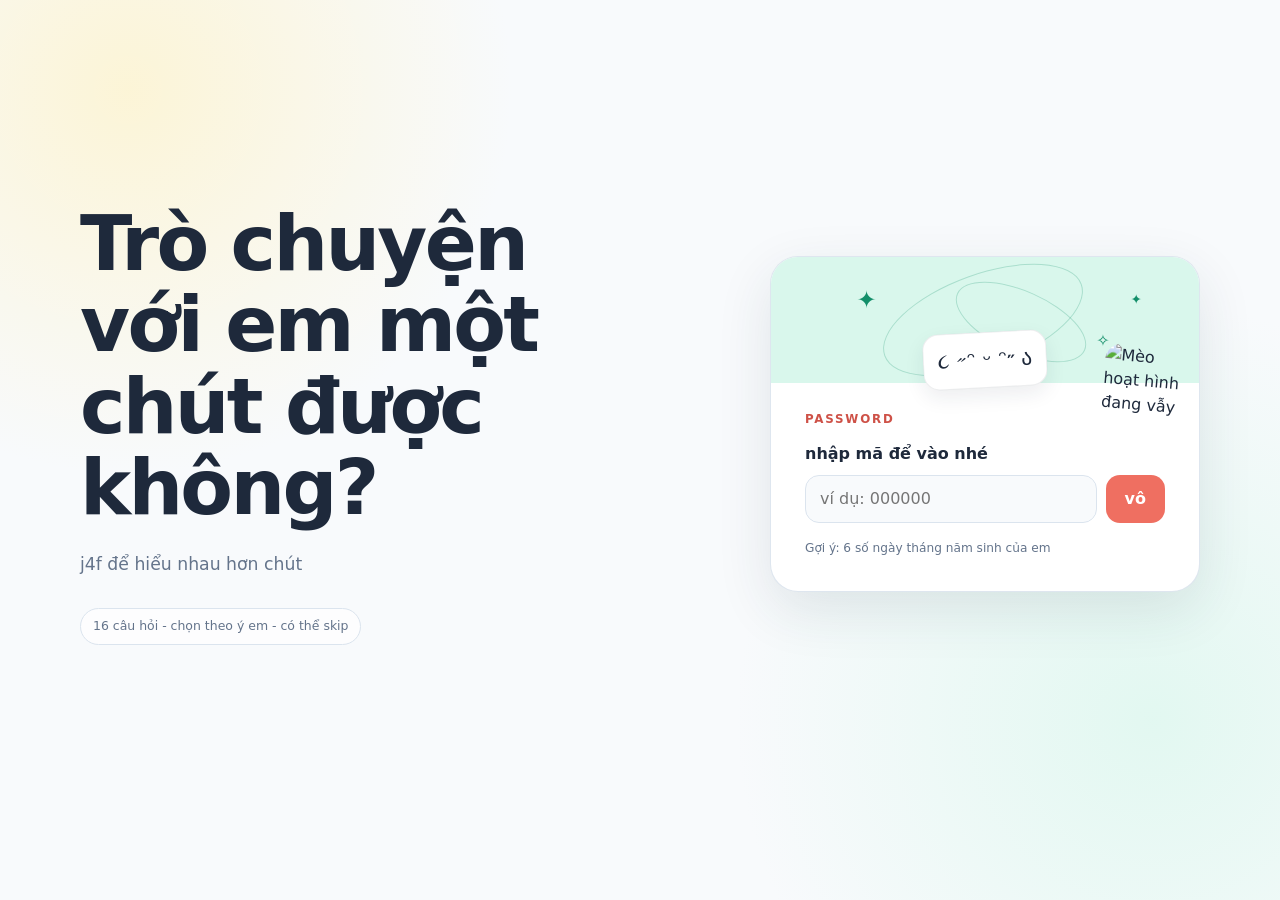
==== survey/index.html @ a9fd4f30 "Fix survey asset paths" ====
<!DOCTYPE html>
<html lang="vi">
<head>
  <meta charset="UTF-8">
  <meta name="viewport" content="width=device-width, initial-scale=1.0">
  <meta name="description" content="Một mini quiz vui để làm quen.">
  <title>Little Vibe Check</title>
  <link rel="stylesheet" href="/survey/survey.css">
</head>
<body>
  <div id="emoji-layer" aria-hidden="true"></div>
  <div class="site-shell">
    <main id="app" class="app-main">
      <section id="welcome-screen" class="screen screen--welcome" aria-labelledby="welcome-title">
        <div class="welcome-copy">
          <h1 id="welcome-title">Trò chuyện với em một chút được không?</h1>
          <p class="lede">j4f để hiểu nhau hơn chút</p>
          <div class="welcome-pills" aria-label="Thông tin quiz">
            <span>16 câu hỏi - chọn theo ý em - có thể skip</span>
          </div>
        </div>

        <div class="welcome-panel">
          <img class="cat-gif cat-gif--welcome" src="https://media2.giphy.com/media/v1.Y2lkPTZjMDliOTUyZW5mdW1mMWVodXZ6OG01Z3A4NDBocjF6Y2lnNmZ3bmwxbmJvdWh3NSZlcD12MV9zdGlja2Vyc19zZWFyY2gmY3Q9cw/K8iLG5FxxSsi5YdzUm/giphy.gif" alt="Mèo hoạt hình đang vẫy tay">
          <div class="sparkle-field" aria-hidden="true">
            <span class="sparkle sparkle--one">✦</span>
            <span class="sparkle sparkle--two">✧</span>
            <span class="sparkle sparkle--three">✦</span>
            <span class="orbit orbit--one"></span>
            <span class="orbit orbit--two"></span>
          </div>
          <div class="welcome-sticker" aria-hidden="true">૮ ˶ᵔ ᵕ ᵔ˶ ა</div>
          <p class="panel-kicker">password</p>
          <label for="access-code">nhập mã để vào nhé</label>
          <div class="code-row">
            <input id="access-code" type="password" autocomplete="off" placeholder="ví dụ: 000000" maxlength="32">
            <button id="unlock-button" class="button button--primary" type="button">vô</button>
          </div>
          <p id="access-error" class="field-error" role="alert" hidden>lệch rồi</p>
          <p class="microcopy">Gợi ý: 6 số ngày tháng năm sinh của em</p>
        </div>
      </section>

      <section id="camera-screen" class="screen screen--camera" aria-labelledby="camera-title" hidden>
        <div class="camera-copy">
          <h2 id="camera-title">Làm một tấm selfie mở màn không nè?</h2>
          <p class="lede">Không bắt buộc. Nếu em chụp và tick gửi thì anh mới thấy ảnh, còn không thì cứ bấm bỏ qua nhé.</p>
          <div class="notice" role="note">
            <strong>Lưu ý nhỏ</strong>
            <span>Trình duyệt có thể sẽ hỏi mở camera nhé</span>
          </div>
          <div class="camera-actions">
            <button id="start-camera-button" class="button button--primary" type="button">Mở camera 📸</button>
            <button id="skip-camera-button" class="button button--ghost" type="button">Bỏ qua</button>
          </div>
          <p id="camera-error" class="field-error" role="alert" hidden></p>
        </div>
        <div class="camera-panel">
          <div class="camera-frame">
            <video id="camera-video" autoplay playsinline muted hidden></video>
            <canvas id="camera-canvas" hidden></canvas>
            <img id="camera-preview" alt="Ảnh xem trước chỉ hiển thị trên thiết bị này" hidden>
            <div id="camera-placeholder" class="camera-placeholder" aria-hidden="true">♡</div>
          </div>
          <div class="camera-panel-actions">
            <button id="capture-button" class="button button--primary" type="button" hidden>say cheese</button>
            <button id="continue-camera-button" class="button button--outline" type="button" hidden>Dùng ảnh này</button>
          </div>
          <label id="photo-consent-row" class="consent-row" hidden>
            <input id="photo-consent" type="checkbox">
            <span>Em đồng ý gửi tấm ảnh này kèm câu trả lời cho anh nhé?</span>
          </label>
          <p class="microcopy">Chỉ khi em chụp và tick vào ô trên thì ảnh mới được gửi đi.</p>
        </div>
      </section>

      <section id="quiz-screen" class="screen screen--quiz" aria-labelledby="question-title" hidden>
        <div class="quiz-topline">
          <div>
            <p class="eyebrow">vibe check</p>
            <p id="question-count" class="question-count">1 / 16</p>
          </div>
          <button id="quit-button" class="text-button" type="button">Thoát ra</button>
        </div>
        <div class="progress-track" aria-label="Tiến trình">
          <span id="progress-bar" class="progress-bar"></span>
        </div>

        <form id="quiz-form" novalidate>
          <div id="question-host"></div>
          <div class="quiz-actions">
            <button id="back-button" class="button button--ghost" type="button">← Quay lại</button>
            <button id="next-button" class="button button--primary" type="submit">Tiếp tục →</button>
          </div>
        </form>
      </section>

      <section id="sending-screen" class="screen screen--sending" aria-label="Đang gửi câu trả lời" hidden>
        <div class="sending-cat" aria-hidden="true">૮ ˶ᵔ ᵕ ᵔ˶ ა</div>
        <p class="eyebrow">đợi anh một xíu</p>
        <h2>Đang gom câu trả lời lại nhé...</h2>
        <div class="loading-skeleton" aria-hidden="true">
          <span></span><span></span><span></span>
        </div>
      </section>

      <section id="result-screen" class="screen screen--result" aria-label="Đã gửi câu trả lời" hidden>
        <div class="result-confetti" aria-hidden="true">
          <span>✦</span><span>♡</span><span>✧</span><span>✦</span><span>♡</span>
        </div>
        <img class="cat-gif cat-gif--result" src="https://media0.giphy.com/media/v1.Y2lkPTZjMDliOTUycjZhb2w0OXk1aHRkZzd3MHI0ZnI3NXBhZnM1OTlubWk2dDhvZTh1cyZlcD12MV9zdGlja2Vyc19zZWFyY2gmY3Q9cw/gdAjJVguYwM0NL0BZN/source.gif" alt="Mèo hoạt hình vẫy tay chúc mừng">
        <div class="result-message">
          <p id="storage-note" class="lede">Cảm ơn em nhé. Anh nhận được câu trả lời rồi, anh sẽ liên hệ lại sau.</p>
          <button id="acknowledge-button" class="button button--primary" type="button">dạ</button>
        </div>
      </section>

      <section id="completed-screen" class="screen screen--completed" aria-labelledby="completed-title" hidden>
        <div class="completed-icon" aria-hidden="true">✓</div>
        <p class="eyebrow">anh nhận được rồi nhé</p>
        <h2 id="completed-title">Hân hạnh được làm quen</h2>
        <p class="lede">Nhắn anh nếu em có câu hỏi nào khác nhé</p>
      </section>
    </main>
  </div>
  <script src="/survey/survey.js"></script>
</body>
</html>
---- survey/survey.css ----
:root {
  --ink: #1e293b;
  --muted: #64748b;
  --soft: #f8fafc;
  --surface: #ffffff;
  --line: #dbe4ee;
  --primary: #ef6f61;
  --primary-dark: #ce5147;
  --mint: #d9f7ec;
  --sky: #dff3ff;
  --yellow: #fff0b8;
  --lavender: #eee8ff;
  --skip-bg: #f1f4f7;
  --shadow: 0 18px 55px rgba(40, 54, 75, 0.11);
  --radius-lg: 28px;
  --radius-md: 18px;
}

* { box-sizing: border-box; }

html { min-width: 320px; }

#emoji-layer { position: fixed; inset: 0; z-index: 20; pointer-events: none; overflow: hidden; }
.emoji-pop {
  position: fixed;
  font-size: 1.35rem;
  animation: emoji-pop 900ms ease-out forwards;
  will-change: transform, opacity;
}

body {
  margin: 0;
  color: var(--ink);
  background:
    radial-gradient(circle at 10% 10%, rgba(255, 240, 184, 0.55), transparent 24rem),
    radial-gradient(circle at 90% 80%, rgba(217, 247, 236, 0.7), transparent 26rem),
    #f8fafc;
  font-family: Inter, ui-sans-serif, system-ui, -apple-system, BlinkMacSystemFont, "Segoe UI", sans-serif;
  line-height: 1.5;
}

button, input, textarea { font: inherit; }
button { cursor: pointer; }
[hidden] { display: none !important; }

.site-shell { min-height: 100vh; padding: 0 20px 52px; }
.topbar {
  width: min(1120px, 100%);
  margin: 0 auto;
  min-height: 74px;
  display: flex;
  align-items: center;
  justify-content: space-between;
  gap: 18px;
}

.brand {
  display: inline-flex;
  align-items: center;
  gap: 9px;
  color: var(--ink);
  font-size: 0.9rem;
  font-weight: 800;
  letter-spacing: 0.02em;
  text-decoration: none;
}
.brand-mark {
  display: grid;
  place-items: center;
  width: 30px;
  height: 30px;
  border-radius: 10px;
  color: #8b5e00;
  background: var(--yellow);
  transform: rotate(-8deg);
}
.topbar-note { color: var(--muted); font-size: 0.8rem; }

.app-main { width: min(1120px, 100%); margin: 0 auto; }
.screen { animation: screen-in 420ms ease both; }
.screen--welcome {
  min-height: calc(100vh - 52px);
  display: grid;
  grid-template-columns: minmax(0, 1fr) minmax(320px, 430px);
  align-items: center;
  gap: clamp(32px, 8vw, 110px);
}

.welcome-copy { max-width: 650px; }
.eyebrow, .panel-kicker {
  margin: 0 0 13px;
  color: var(--primary-dark);
  font-size: 0.74rem;
  font-weight: 800;
  letter-spacing: 0.15em;
  text-transform: uppercase;
}
h1, h2 { margin: 0; letter-spacing: -0.035em; line-height: 1.06; }
h1 { max-width: 660px; font-size: clamp(2.6rem, 6vw, 5.5rem); }
h2 { font-size: clamp(2rem, 4vw, 3.5rem); }
.lede { max-width: 570px; margin: 24px 0 0; color: var(--muted); font-size: 1.08rem; }
.welcome-pills, .result-tags { display: flex; flex-wrap: wrap; gap: 9px; }
.welcome-pills { margin-top: 30px; }
.welcome-pills span, .result-tag {
  padding: 8px 12px;
  border: 1px solid var(--line);
  border-radius: 999px;
  background: rgba(255, 255, 255, 0.72);
  color: var(--muted);
  font-size: 0.78rem;
}

.welcome-panel, .result-card {
  position: relative;
  overflow: hidden;
  border: 1px solid rgba(219, 228, 238, 0.9);
  border-radius: var(--radius-lg);
  background: var(--surface);
  box-shadow: var(--shadow);
}
.welcome-panel { padding: 34px; }
.cat-gif { display: block; object-fit: contain; }
.cat-gif--welcome {
  position: absolute;
  z-index: 2;
  top: 88px;
  right: 20px;
  width: 76px;
  height: 76px;
  border-radius: 18px;
  transform: rotate(5deg);
  pointer-events: none;
}
.sparkle-field { height: 126px; position: relative; margin: -34px -34px 28px; background: var(--mint); overflow: hidden; }
.sparkle { position: absolute; color: #138f6a; animation: twinkle 2.2s ease-in-out infinite; }
.sparkle--one { top: 25px; left: 20%; font-size: 1.5rem; }
.sparkle--two { top: 72px; left: 76%; animation-delay: 0.5s; }
.sparkle--three { top: 32px; left: 84%; font-size: 0.85rem; animation-delay: 1s; }
.orbit {
  position: absolute;
  display: block;
  border: 1px solid rgba(19, 143, 106, 0.24);
  border-radius: 50%;
  transform: rotate(-20deg);
}
.orbit--one { width: 210px; height: 92px; top: 17px; left: 25%; }
.orbit--two { width: 140px; height: 62px; top: 34px; left: 42%; transform: rotate(24deg); }
.welcome-sticker {
  position: absolute;
  top: 75px;
  left: 50%;
  padding: 11px 14px;
  border: 1px solid rgba(30, 41, 59, 0.08);
  border-radius: 16px;
  background: var(--surface);
  font-size: 1.35rem;
  box-shadow: 0 8px 20px rgba(30, 41, 59, 0.08);
  transform: translateX(-50%) rotate(-3deg);
}
.welcome-panel label { display: block; margin-bottom: 9px; font-weight: 750; }
.code-row { display: flex; gap: 9px; }
input[type="password"], input[type="email"], textarea {
  width: 100%;
  border: 1px solid var(--line);
  border-radius: 14px;
  background: var(--soft);
  color: var(--ink);
  outline: 0;
}
input[type="password"], input[type="email"] { min-width: 0; height: 48px; padding: 0 14px; }
textarea { min-height: 112px; padding: 14px; resize: vertical; }
input:focus, textarea:focus { border-color: var(--primary); box-shadow: 0 0 0 4px rgba(239, 111, 97, 0.14); }
.button {
  min-height: 46px;
  padding: 0 18px;
  border: 1px solid transparent;
  border-radius: 14px;
  font-weight: 800;
  transition: transform 180ms ease, background 180ms ease, border-color 180ms ease;
}
.button:hover { transform: translateY(-2px); }
.button--primary { color: #fff; background: var(--primary); }
.button--primary:hover { background: var(--primary-dark); }
.button--ghost { color: var(--ink); background: var(--skip-bg); border-color: var(--line); }
#start-camera-button { color: var(--ink); background: var(--skip-bg); border-color: var(--line); }
#start-camera-button:hover { background: #e7edf2; }
.button--outline { color: var(--primary-dark); background: transparent; border-color: rgba(239, 111, 97, 0.4); }
.text-button { padding: 7px 0; border: 0; background: transparent; color: var(--muted); font-size: 0.85rem; }
.text-button:hover { color: var(--ink); }
.field-error { margin: 9px 0 0; color: #bd3f3f; font-size: 0.82rem; }
.microcopy { margin: 16px 0 0; color: var(--muted); font-size: 0.76rem; }

.screen--quiz { max-width: 820px; margin: 0 auto; padding: 48px 0 20px; }
.screen--camera {
  min-height: calc(100vh - 126px);
  display: grid;
  grid-template-columns: minmax(0, 1fr) minmax(300px, 390px);
  align-items: center;
  gap: clamp(32px, 8vw, 110px);
}
.camera-copy { max-width: 620px; }
.camera-copy .lede { margin-top: 20px; }
.notice {
  display: grid;
  gap: 4px;
  margin-top: 24px;
  padding: 14px 16px;
  border: 1px solid var(--line);
  border-radius: 14px;
  background: var(--skip-bg);
  color: var(--muted);
  font-size: 0.84rem;
}
.notice strong { color: var(--ink); }
.camera-actions { display: flex; flex-wrap: wrap; gap: 10px; margin-top: 28px; }
.camera-panel { padding: 18px; border: 1px solid var(--line); border-radius: var(--radius-lg); background: var(--surface); box-shadow: var(--shadow); }
.camera-frame { position: relative; aspect-ratio: 4 / 5; display: grid; place-items: center; overflow: hidden; border-radius: 20px; background: var(--lavender); }
.camera-frame video, .camera-frame img { width: 100%; height: 100%; object-fit: cover; }
.camera-placeholder { color: #8b72d6; font-size: 4rem; animation: twinkle 2.4s ease-in-out infinite; }
.camera-panel-actions { display: flex; gap: 9px; margin-top: 14px; }
.camera-panel-actions .button { flex: 1; }
.consent-row {
  display: flex;
  align-items: flex-start;
  gap: 9px;
  margin-top: 14px;
  color: var(--muted);
  font-size: 0.78rem;
  line-height: 1.4;
}
.consent-row input { width: 17px; height: 17px; margin: 1px 0 0; accent-color: var(--primary); }
.consent-row:has(input:checked) { color: var(--ink); }
.button:disabled { cursor: not-allowed; opacity: 0.45; transform: none; }
.quiz-topline { display: flex; justify-content: space-between; align-items: start; gap: 20px; }
.question-count { margin: 0; color: var(--muted); font-size: 0.9rem; }
.progress-track { height: 7px; margin: 24px 0 48px; border-radius: 999px; background: #e8eef4; overflow: hidden; }
.progress-bar { display: block; width: 14.28%; height: 100%; border-radius: inherit; background: var(--primary); transition: width 300ms ease; }
.question-kicker { margin: 0 0 12px; color: var(--primary-dark); font-size: 0.78rem; font-weight: 800; letter-spacing: 0.12em; text-transform: uppercase; }
.question-note { display: inline-block; margin: 0 0 20px; padding: 10px 13px; border-radius: 12px; color: #6d5200; background: var(--yellow); font-size: 0.82rem; transform: rotate(-1deg); }
.question-title { max-width: 680px; margin-bottom: 28px; font-size: clamp(2rem, 4vw, 3.3rem); }
.question-title + textarea,
.question-title + input,
.question-title + .choice-grid { margin-top: 6px; }
.question-hint { margin: 14px 0 0; color: var(--muted); }
.choice-grid { display: grid; grid-template-columns: repeat(2, minmax(0, 1fr)); gap: 14px; margin-top: 30px; }
.choice-card { position: relative; }
.choice-card input { position: absolute; opacity: 0; pointer-events: none; }
.choice-card label {
  display: flex;
  min-height: 126px;
  flex-direction: column;
  justify-content: space-between;
  gap: 13px;
  padding: 18px;
  border: 1px solid var(--line);
  border-radius: var(--radius-md);
  background: var(--surface);
  cursor: pointer;
  transition: transform 180ms ease, border-color 180ms ease, background 180ms ease;
}
.choice-card label:hover { transform: translateY(-3px); border-color: #b8c8d8; }
.choice-card input:checked + label { border-color: var(--primary); background: #fff7f5; box-shadow: 0 0 0 4px rgba(239, 111, 97, 0.12); }
.choice-title { display: block; font-weight: 800; }
.choice-caption { display: block; margin-top: 4px; color: var(--muted); font-size: 0.82rem; }
.range-wrap { margin-top: 34px; padding: 24px; border-radius: var(--radius-md); background: var(--sky); }
.range-labels { display: flex; justify-content: space-between; gap: 12px; color: var(--muted); font-size: 0.82rem; }
input[type="range"] { width: 100%; margin: 27px 0 8px; accent-color: var(--primary); }
.range-output { font-size: 1.05rem; font-weight: 800; }
.quiz-actions { display: flex; justify-content: space-between; gap: 12px; margin-top: 42px; }
.quiz-actions .button--primary { min-width: 138px; }
.helper-note { margin-top: 14px; color: var(--muted); font-size: 0.8rem; }

.screen--sending, .screen--result, .screen--completed {
  max-width: 720px;
  min-height: calc(100vh - 126px);
  margin: 0 auto;
  padding: 100px 0 50px;
  display: flex;
  flex-direction: column;
  align-items: center;
  justify-content: center;
  gap: 24px;
  text-align: center;
}
.screen--sending h2 { max-width: 620px; }
.sending-cat {
  display: grid;
  place-items: center;
  width: 78px;
  height: 78px;
  border-radius: 24px;
  background: var(--mint);
  font-size: 1.7rem;
  animation: sending-bounce 900ms ease-in-out infinite alternate;
}
.loading-skeleton { width: min(380px, 100%); display: grid; gap: 10px; }
.loading-skeleton span {
  display: block;
  height: 12px;
  border-radius: 999px;
  background: linear-gradient(90deg, #e7edf2 20%, #f8fafc 50%, #e7edf2 80%);
  background-size: 220% 100%;
  animation: skeleton-shimmer 1.2s linear infinite;
}
.loading-skeleton span:nth-child(2) { width: 76%; }
.loading-skeleton span:nth-child(3) { width: 54%; }
.cat-gif--result { width: 82px; height: 82px; margin: 0 auto 10px; border-radius: 22px; }
.screen--result .lede, .screen--completed .lede { max-width: 680px; margin: 0; }
.result-message { display: flex; flex-direction: column; align-items: center; gap: 26px; }
.result-confetti { display: flex; justify-content: center; gap: 30px; margin-bottom: 18px; color: var(--primary); font-size: 1.35rem; }
.result-confetti span:nth-child(2), .result-confetti span:nth-child(4) { color: #2e9e82; transform: translateY(12px); }
.result-confetti span:nth-child(3) { color: #d19b00; transform: translateY(-8px); }
.result-tags { justify-content: center; margin: 28px 0; }
.result-card { margin: 34px auto 0; max-width: 560px; padding: 27px; text-align: left; background: #fffdf7; }
.result-card p:not(.panel-kicker) { margin: 0 0 22px; font-size: 1.15rem; font-weight: 750; }
.completed-icon { display: grid; place-items: center; width: 62px; height: 62px; margin: 0 auto 22px; border-radius: 50%; color: #138f6a; background: var(--mint); font-size: 1.8rem; font-weight: 900; }

@keyframes screen-in { from { opacity: 0; transform: translateY(10px); } to { opacity: 1; transform: translateY(0); } }
@keyframes twinkle { 0%, 100% { opacity: 0.45; transform: scale(0.9) rotate(0); } 50% { opacity: 1; transform: scale(1.18) rotate(12deg); } }
@keyframes emoji-pop {
  0% { opacity: 0; transform: translate(-50%, -20%) scale(0.6) rotate(-8deg); }
  15% { opacity: 1; transform: translate(-50%, -50%) scale(1.15) rotate(8deg); }
  100% { opacity: 0; transform: translate(calc(-50% + var(--drift)), -180%) scale(0.9) rotate(var(--spin)); }
}
@keyframes skeleton-shimmer { to { background-position: -220% 0; } }
@keyframes sending-bounce { to { transform: translateY(-8px) rotate(4deg); } }

@media (max-width: 760px) {
  .site-shell { padding-right: 16px; padding-left: 16px; }
  .topbar { min-height: 64px; }
  .topbar-note { display: none; }
  .screen--welcome { min-height: auto; grid-template-columns: 1fr; gap: 38px; padding: 58px 0 30px; }
  .screen--camera { min-height: auto; grid-template-columns: 1fr; gap: 34px; padding: 58px 0 30px; }
  h1 { font-size: clamp(2.5rem, 13vw, 4.2rem); }
  .welcome-panel { padding: 24px; }
  .sparkle-field { margin: -24px -24px 26px; }
  .screen--quiz { padding-top: 32px; }
  .progress-track { margin-bottom: 34px; }
  .choice-grid { grid-template-columns: 1fr; }
  .choice-card label { min-height: 104px; }
  .screen--result, .screen--completed { padding-top: 74px; }
}

@media (max-width: 430px) {
  .code-row { flex-direction: column; }
  .code-row .button { width: 100%; }
  .quiz-actions { flex-direction: column-reverse; }
  .quiz-actions .button { width: 100%; }
  .welcome-pills span { font-size: 0.72rem; }
}
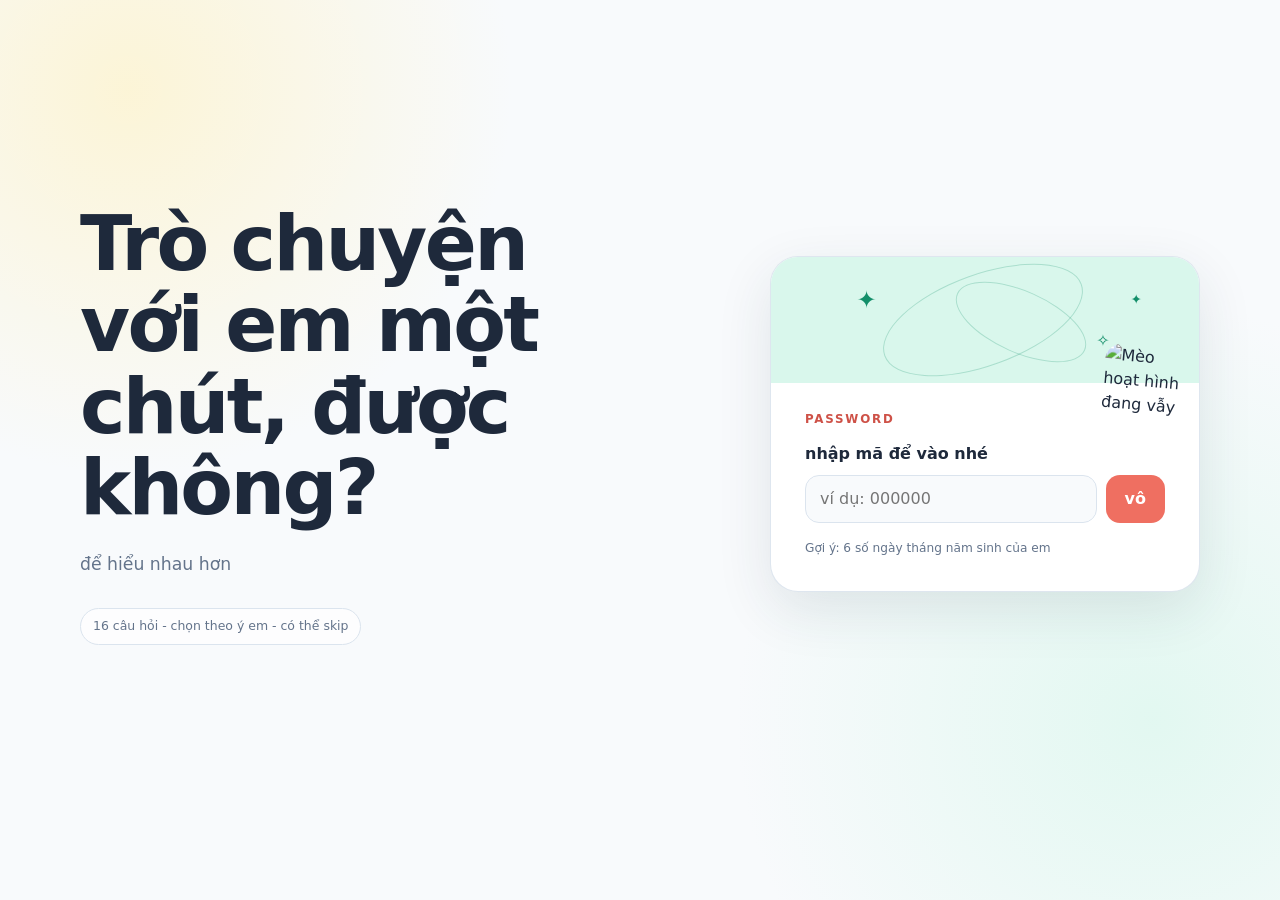
==== commit 5537672e: "Fix camera mirror and refine survey copy" ====
--- a/survey/index.html
+++ b/survey/index.html
@@ -13,8 +13,8 @@
     <main id="app" class="app-main">
       <section id="welcome-screen" class="screen screen--welcome" aria-labelledby="welcome-title">
         <div class="welcome-copy">
-          <h1 id="welcome-title">Trò chuyện với em một chút được không?</h1>
-          <p class="lede">j4f để hiểu nhau hơn chút</p>
+          <h1 id="welcome-title">Trò chuyện với em một chút, được không?</h1>
+          <p class="lede">để hiểu nhau hơn</p>
           <div class="welcome-pills" aria-label="Thông tin quiz">
             <span>16 câu hỏi - chọn theo ý em - có thể skip</span>
           </div>
@@ -29,7 +29,6 @@
             <span class="orbit orbit--one"></span>
             <span class="orbit orbit--two"></span>
           </div>
-          <div class="welcome-sticker" aria-hidden="true">૮ ˶ᵔ ᵕ ᵔ˶ ა</div>
           <p class="panel-kicker">password</p>
           <label for="access-code">nhập mã để vào nhé</label>
           <div class="code-row">
@@ -43,7 +42,7 @@
 
       <section id="camera-screen" class="screen screen--camera" aria-labelledby="camera-title" hidden>
         <div class="camera-copy">
-          <h2 id="camera-title">Làm một tấm selfie mở màn không nè?</h2>
+          <h2 id="camera-title">Làm một tấm selfie mở màn nhé?</h2>
           <p class="lede">Không bắt buộc. Nếu em chụp và tick gửi thì anh mới thấy ảnh, còn không thì cứ bấm bỏ qua nhé.</p>
           <div class="notice" role="note">
             <strong>Lưu ý nhỏ</strong>
@@ -64,6 +63,7 @@
           </div>
           <div class="camera-panel-actions">
             <button id="capture-button" class="button button--primary" type="button" hidden>say cheese</button>
+            <button id="retake-button" class="button button--ghost" type="button" hidden>Chụp lại</button>
             <button id="continue-camera-button" class="button button--outline" type="button" hidden>Dùng ảnh này</button>
           </div>
           <label id="photo-consent-row" class="consent-row" hidden>
@@ -96,7 +96,6 @@
       </section>
 
       <section id="sending-screen" class="screen screen--sending" aria-label="Đang gửi câu trả lời" hidden>
-        <div class="sending-cat" aria-hidden="true">૮ ˶ᵔ ᵕ ᵔ˶ ა</div>
         <p class="eyebrow">đợi anh một xíu</p>
         <h2>Đang gom câu trả lời lại nhé...</h2>
         <div class="loading-skeleton" aria-hidden="true">
--- a/survey/survey.css
+++ b/survey/survey.css
@@ -145,18 +145,6 @@
 }
 .orbit--one { width: 210px; height: 92px; top: 17px; left: 25%; }
 .orbit--two { width: 140px; height: 62px; top: 34px; left: 42%; transform: rotate(24deg); }
-.welcome-sticker {
-  position: absolute;
-  top: 75px;
-  left: 50%;
-  padding: 11px 14px;
-  border: 1px solid rgba(30, 41, 59, 0.08);
-  border-radius: 16px;
-  background: var(--surface);
-  font-size: 1.35rem;
-  box-shadow: 0 8px 20px rgba(30, 41, 59, 0.08);
-  transform: translateX(-50%) rotate(-3deg);
-}
 .welcome-panel label { display: block; margin-bottom: 9px; font-weight: 750; }
 .code-row { display: flex; gap: 9px; }
 input[type="password"], input[type="email"], textarea {
@@ -215,7 +203,12 @@
 .camera-actions { display: flex; flex-wrap: wrap; gap: 10px; margin-top: 28px; }
 .camera-panel { padding: 18px; border: 1px solid var(--line); border-radius: var(--radius-lg); background: var(--surface); box-shadow: var(--shadow); }
 .camera-frame { position: relative; aspect-ratio: 4 / 5; display: grid; place-items: center; overflow: hidden; border-radius: 20px; background: var(--lavender); }
-.camera-frame video, .camera-frame img { width: 100%; height: 100%; object-fit: cover; }
+.camera-frame video, .camera-frame img {
+  width: 100%;
+  height: 100%;
+  object-fit: cover;
+  transform: scaleX(-1);
+}
 .camera-placeholder { color: #8b72d6; font-size: 4rem; animation: twinkle 2.4s ease-in-out infinite; }
 .camera-panel-actions { display: flex; gap: 9px; margin-top: 14px; }
 .camera-panel-actions .button { flex: 1; }
@@ -283,16 +276,6 @@
   text-align: center;
 }
 .screen--sending h2 { max-width: 620px; }
-.sending-cat {
-  display: grid;
-  place-items: center;
-  width: 78px;
-  height: 78px;
-  border-radius: 24px;
-  background: var(--mint);
-  font-size: 1.7rem;
-  animation: sending-bounce 900ms ease-in-out infinite alternate;
-}
 .loading-skeleton { width: min(380px, 100%); display: grid; gap: 10px; }
 .loading-skeleton span {
   display: block;
@@ -323,7 +306,6 @@
   100% { opacity: 0; transform: translate(calc(-50% + var(--drift)), -180%) scale(0.9) rotate(var(--spin)); }
 }
 @keyframes skeleton-shimmer { to { background-position: -220% 0; } }
-@keyframes sending-bounce { to { transform: translateY(-8px) rotate(4deg); } }
 
 @media (max-width: 760px) {
   .site-shell { padding-right: 16px; padding-left: 16px; }
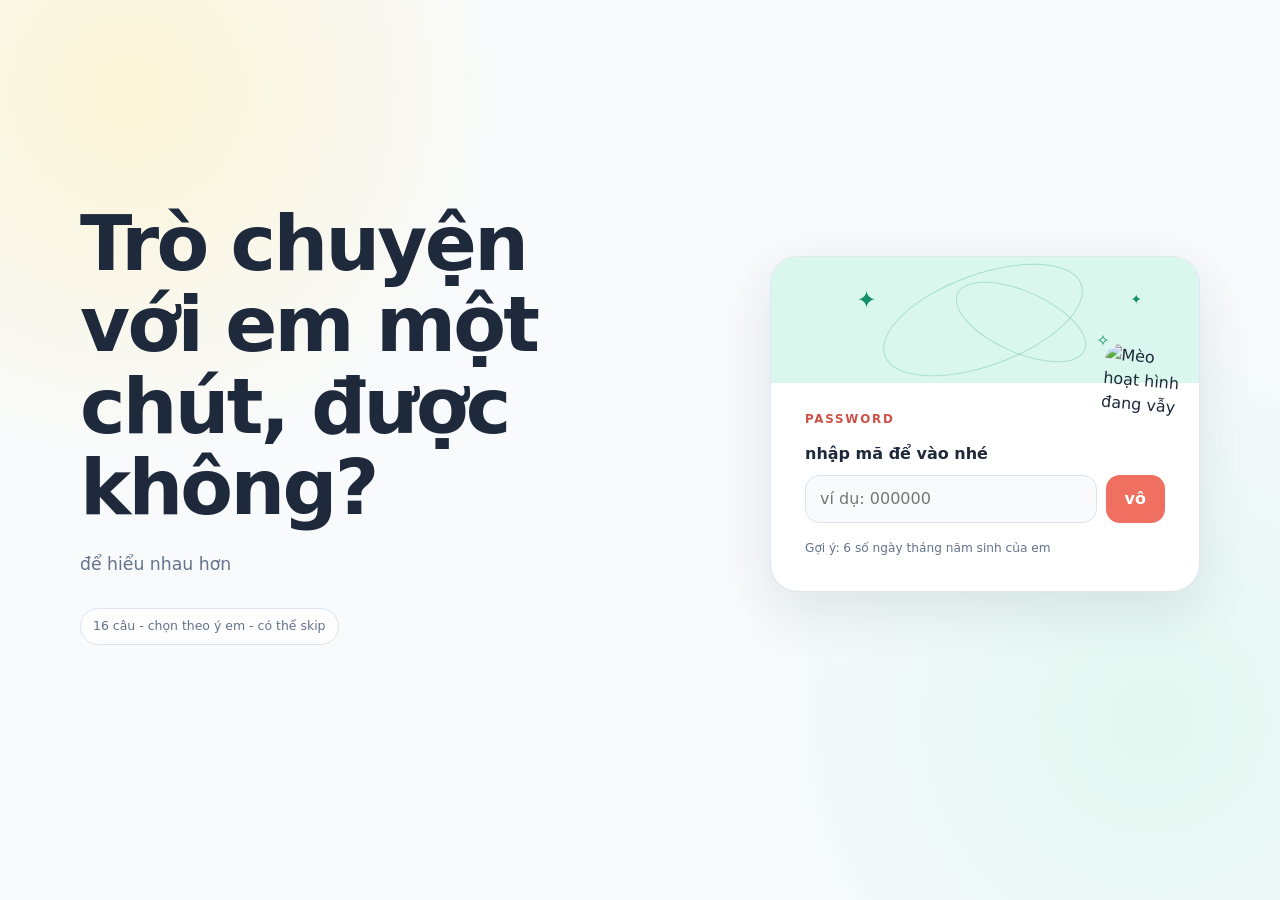
==== commit 0bfb05c6: "Fix captured photo orientation" ====
--- a/survey/index.html
+++ b/survey/index.html
@@ -16,7 +16,7 @@
           <h1 id="welcome-title">Trò chuyện với em một chút, được không?</h1>
           <p class="lede">để hiểu nhau hơn</p>
           <div class="welcome-pills" aria-label="Thông tin quiz">
-            <span>16 câu hỏi - chọn theo ý em - có thể skip</span>
+            <span>16 câu - chọn theo ý em - có thể skip</span>
           </div>
         </div>
 
--- a/survey/survey.css
+++ b/survey/survey.css
@@ -207,8 +207,9 @@
   width: 100%;
   height: 100%;
   object-fit: cover;
-  transform: scaleX(-1);
-}
+}
+.camera-frame video { transform: scaleX(-1); }
+.camera-frame img { transform: none; }
 .camera-placeholder { color: #8b72d6; font-size: 4rem; animation: twinkle 2.4s ease-in-out infinite; }
 .camera-panel-actions { display: flex; gap: 9px; margin-top: 14px; }
 .camera-panel-actions .button { flex: 1; }
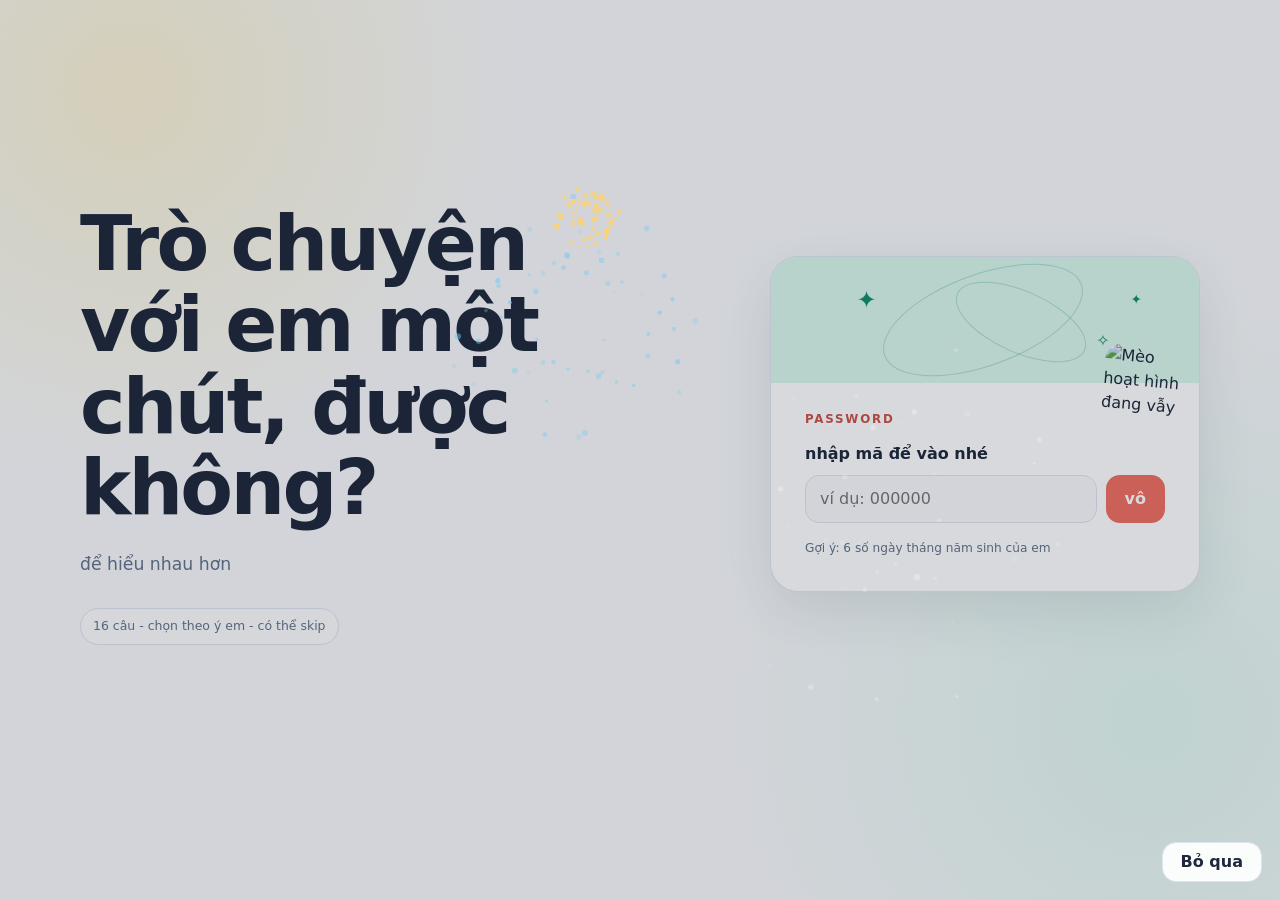
==== commit 153c817c: "Add welcome and success fireworks" ====
--- a/survey/index.html
+++ b/survey/index.html
@@ -9,6 +9,10 @@
 </head>
 <body>
   <div id="emoji-layer" aria-hidden="true"></div>
+  <div id="fireworks-layer" class="fireworks-layer" hidden>
+    <canvas id="fireworks-canvas" aria-hidden="true"></canvas>
+    <button id="skip-fireworks" class="button button--ghost" type="button">Bỏ qua</button>
+  </div>
   <div class="site-shell">
     <main id="app" class="app-main">
       <section id="welcome-screen" class="screen screen--welcome" aria-labelledby="welcome-title">
@@ -108,6 +112,10 @@
           <span>✦</span><span>♡</span><span>✧</span><span>✦</span><span>♡</span>
         </div>
         <img class="cat-gif cat-gif--result" src="https://media0.giphy.com/media/v1.Y2lkPTZjMDliOTUycjZhb2w0OXk1aHRkZzd3MHI0ZnI3NXBhZnM1OTlubWk2dDhvZTh1cyZlcD12MV9zdGlja2Vyc19zZWFyY2gmY3Q9cw/gdAjJVguYwM0NL0BZN/source.gif" alt="Mèo hoạt hình vẫy tay chúc mừng">
+        <div id="birthday-wish" class="birthday-wish" hidden>
+          <span class="birthday-cake" aria-hidden="true">🎂</span>
+          <p>Chúc mừng sinh nhật muộn nhé! Chúc em tuổi mới thật nhiều niềm vui và những điều dịu dàng.</p>
+        </div>
         <div class="result-message">
           <p id="storage-note" class="lede">Cảm ơn em nhé. Anh nhận được câu trả lời rồi, anh sẽ liên hệ lại sau.</p>
           <button id="acknowledge-button" class="button button--primary" type="button">dạ</button>
--- a/survey/survey.css
+++ b/survey/survey.css
@@ -42,6 +42,37 @@
 button, input, textarea { font: inherit; }
 button { cursor: pointer; }
 [hidden] { display: none !important; }
+
+.fireworks-layer {
+  position: fixed;
+  z-index: 50;
+  inset: 0;
+  display: grid;
+  place-items: center;
+  background: rgba(17, 24, 39, 0.16);
+  animation: fireworks-fade 260ms ease-out both;
+}
+.fireworks-layer canvas { position: absolute; inset: 0; width: 100%; height: 100%; }
+.fireworks-layer .button {
+  position: absolute;
+  right: max(18px, env(safe-area-inset-right));
+  bottom: max(18px, env(safe-area-inset-bottom));
+  min-height: 40px;
+  background: rgba(255, 255, 255, 0.92);
+}
+.birthday-wish {
+  display: grid;
+  justify-items: center;
+  gap: 10px;
+  max-width: 520px;
+  padding: 18px 24px;
+  border: 1px solid rgba(239, 111, 97, 0.22);
+  border-radius: 18px;
+  background: #fff7f5;
+  animation: birthday-arrive 520ms cubic-bezier(.2, .8, .2, 1) both;
+}
+.birthday-wish p { margin: 0; color: var(--ink); font-weight: 700; }
+.birthday-cake { font-size: 2.5rem; line-height: 1; animation: cake-bob 1.8s ease-in-out infinite; }
 
 .site-shell { min-height: 100vh; padding: 0 20px 52px; }
 .topbar {
@@ -307,6 +338,13 @@
   100% { opacity: 0; transform: translate(calc(-50% + var(--drift)), -180%) scale(0.9) rotate(var(--spin)); }
 }
 @keyframes skeleton-shimmer { to { background-position: -220% 0; } }
+@keyframes fireworks-fade { from { opacity: 0; } to { opacity: 1; } }
+@keyframes birthday-arrive { from { opacity: 0; transform: translateY(10px) scale(0.96); } to { opacity: 1; transform: translateY(0) scale(1); } }
+@keyframes cake-bob { 0%, 100% { transform: translateY(0) rotate(-3deg); } 50% { transform: translateY(-5px) rotate(3deg); } }
+
+@media (prefers-reduced-motion: reduce) {
+  *, *::before, *::after { scroll-behavior: auto !important; animation-duration: 0.01ms !important; animation-iteration-count: 1 !important; }
+}
 
 @media (max-width: 760px) {
   .site-shell { padding-right: 16px; padding-left: 16px; }
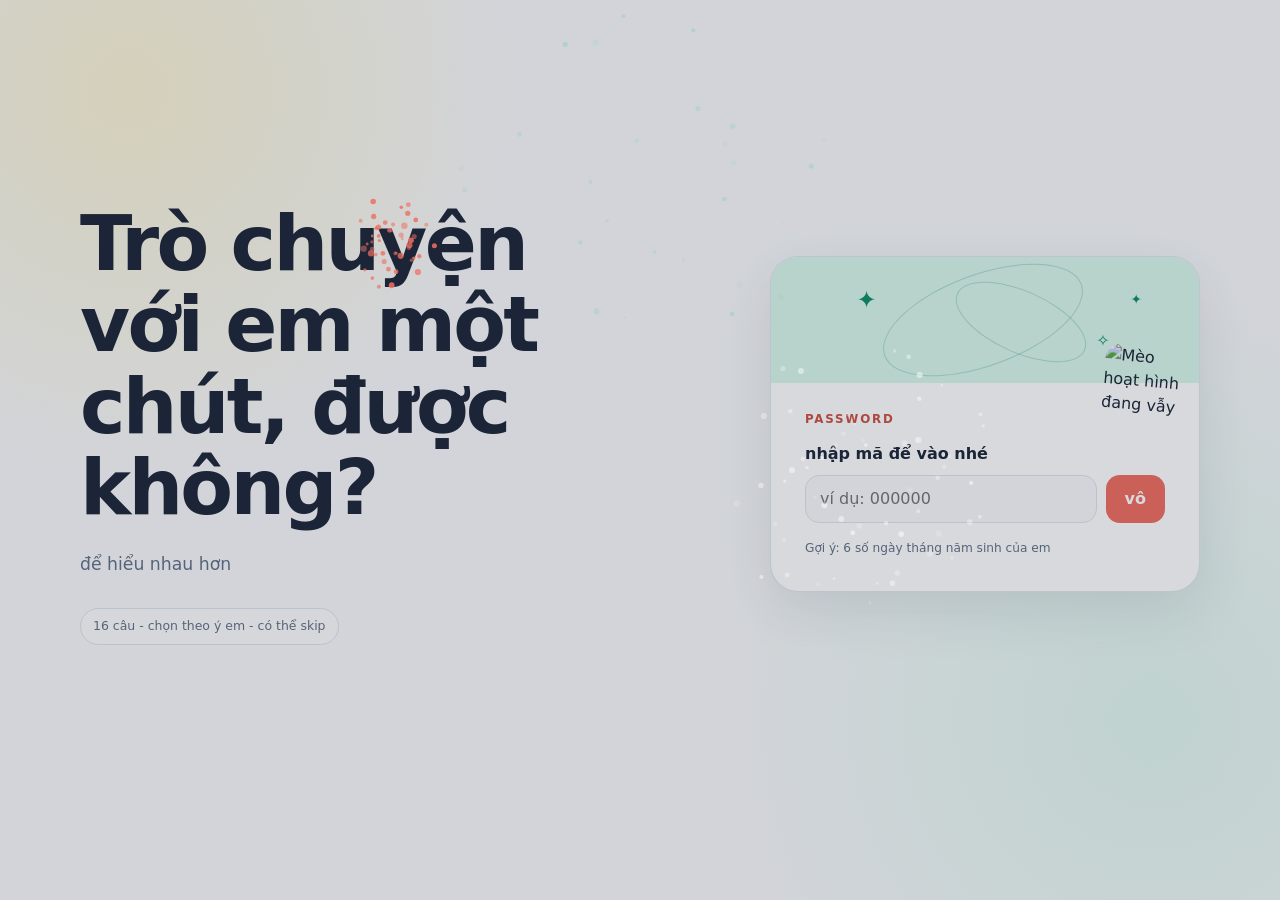
==== commit 2de58e54: "Remove fireworks skip and update birthday wish" ====
--- a/survey/index.html
+++ b/survey/index.html
@@ -11,7 +11,6 @@
   <div id="emoji-layer" aria-hidden="true"></div>
   <div id="fireworks-layer" class="fireworks-layer" hidden>
     <canvas id="fireworks-canvas" aria-hidden="true"></canvas>
-    <button id="skip-fireworks" class="button button--ghost" type="button">Bỏ qua</button>
   </div>
   <div class="site-shell">
     <main id="app" class="app-main">
@@ -114,7 +113,7 @@
         <img class="cat-gif cat-gif--result" src="https://media0.giphy.com/media/v1.Y2lkPTZjMDliOTUycjZhb2w0OXk1aHRkZzd3MHI0ZnI3NXBhZnM1OTlubWk2dDhvZTh1cyZlcD12MV9zdGlja2Vyc19zZWFyY2gmY3Q9cw/gdAjJVguYwM0NL0BZN/source.gif" alt="Mèo hoạt hình vẫy tay chúc mừng">
         <div id="birthday-wish" class="birthday-wish" hidden>
           <span class="birthday-cake" aria-hidden="true">🎂</span>
-          <p>Chúc mừng sinh nhật muộn nhé! Chúc em tuổi mới thật nhiều niềm vui và những điều dịu dàng.</p>
+          <p>Chúc em tuổi mới luôn rạng ngời nhé.</p>
         </div>
         <div class="result-message">
           <p id="storage-note" class="lede">Cảm ơn em nhé. Anh nhận được câu trả lời rồi, anh sẽ liên hệ lại sau.</p>
--- a/survey/survey.css
+++ b/survey/survey.css
@@ -51,15 +51,9 @@
   place-items: center;
   background: rgba(17, 24, 39, 0.16);
   animation: fireworks-fade 260ms ease-out both;
+  pointer-events: none;
 }
 .fireworks-layer canvas { position: absolute; inset: 0; width: 100%; height: 100%; }
-.fireworks-layer .button {
-  position: absolute;
-  right: max(18px, env(safe-area-inset-right));
-  bottom: max(18px, env(safe-area-inset-bottom));
-  min-height: 40px;
-  background: rgba(255, 255, 255, 0.92);
-}
 .birthday-wish {
   display: grid;
   justify-items: center;
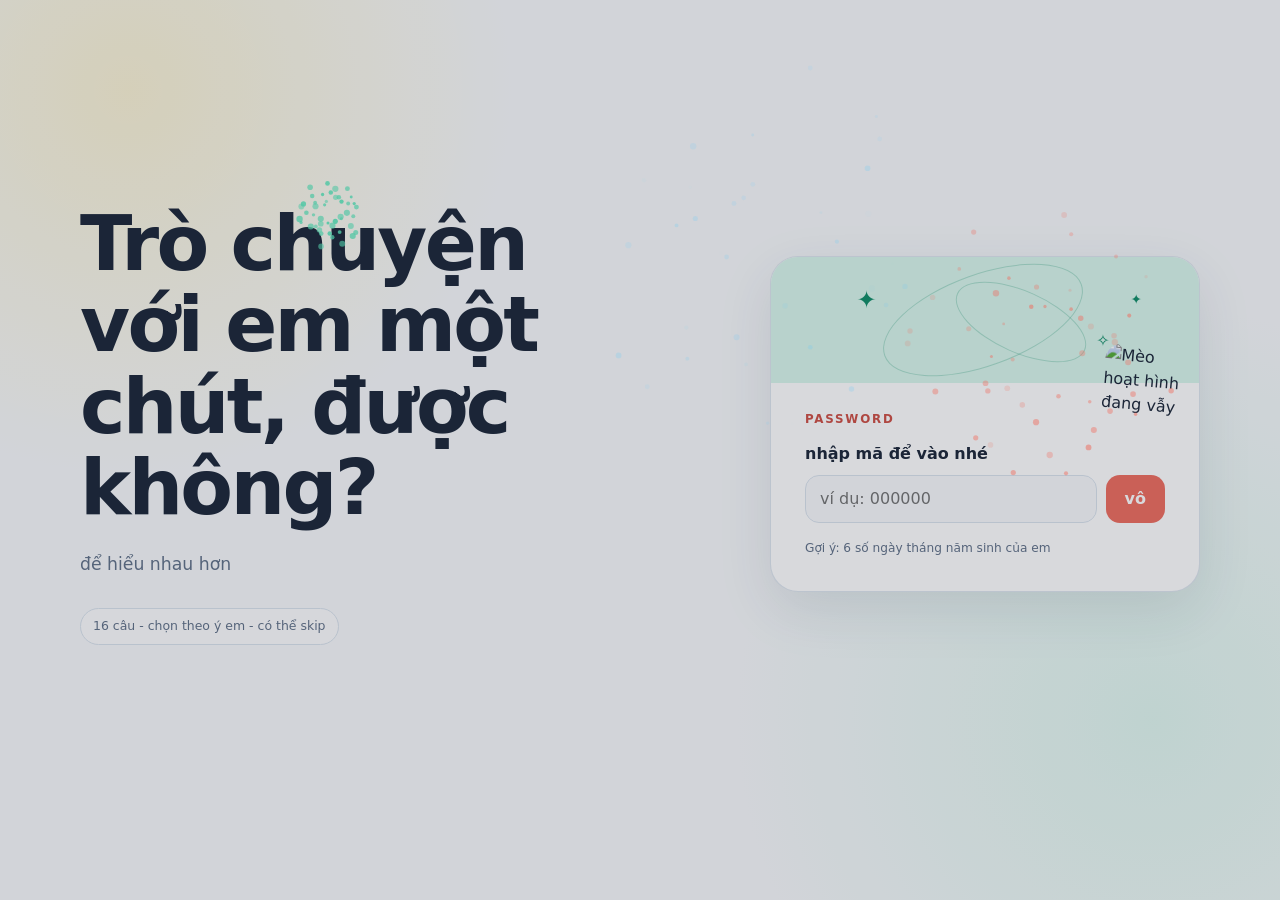
==== commit 3a8e97dd: "Update survey closing messages" ====
--- a/survey/index.html
+++ b/survey/index.html
@@ -116,14 +116,14 @@
           <p>Chúc em tuổi mới luôn rạng ngời nhé.</p>
         </div>
         <div class="result-message">
-          <p id="storage-note" class="lede">Cảm ơn em nhé. Anh nhận được câu trả lời rồi, anh sẽ liên hệ lại sau.</p>
+          <p id="storage-note" class="lede">Anh cảm ơn em nhé...</p>
           <button id="acknowledge-button" class="button button--primary" type="button">dạ</button>
         </div>
       </section>
 
       <section id="completed-screen" class="screen screen--completed" aria-labelledby="completed-title" hidden>
         <div class="completed-icon" aria-hidden="true">✓</div>
-        <p class="eyebrow">anh nhận được rồi nhé</p>
+        <p class="eyebrow">anh xin nhận thông tin</p>
         <h2 id="completed-title">Hân hạnh được làm quen</h2>
         <p class="lede">Nhắn anh nếu em có câu hỏi nào khác nhé</p>
       </section>
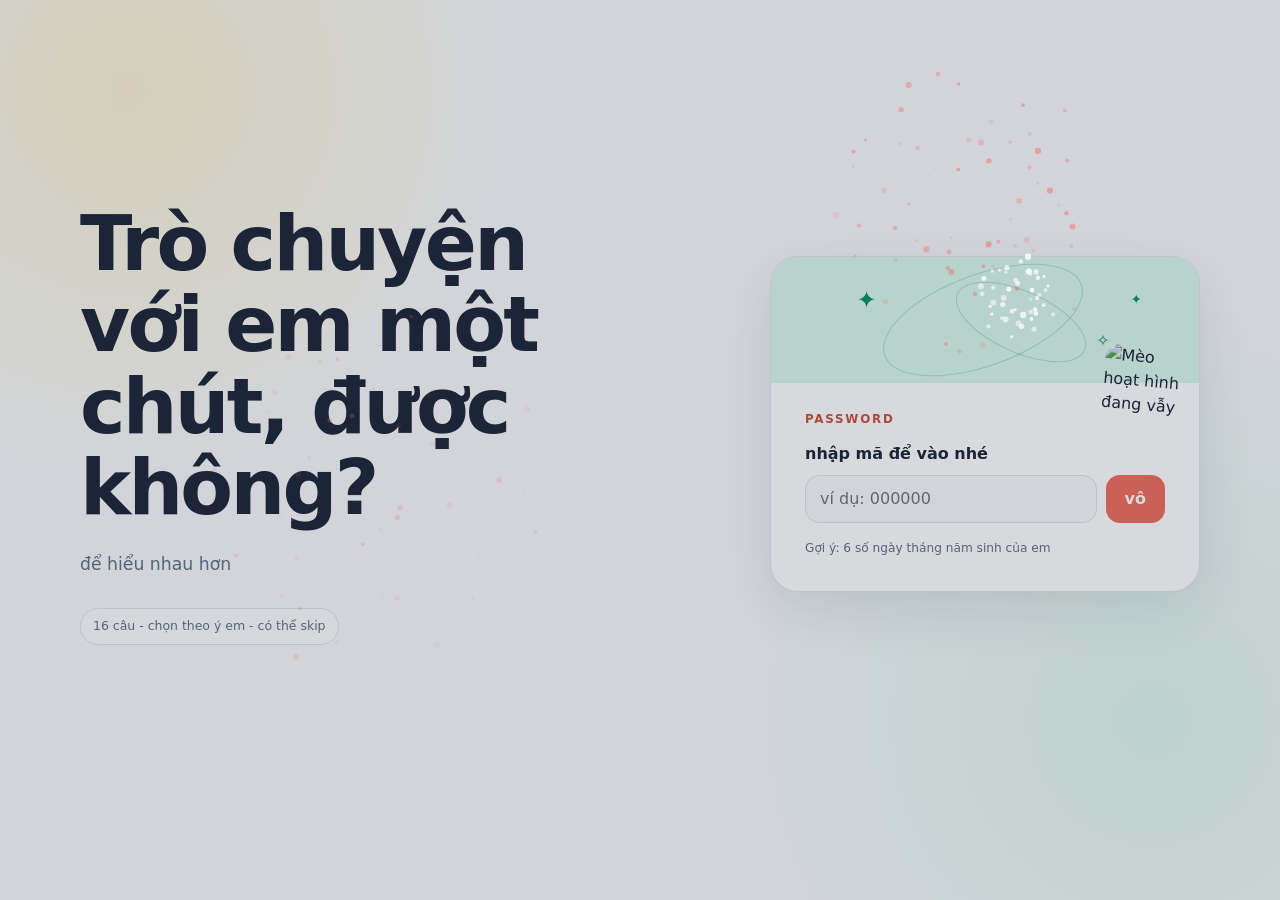
==== commit 70c72017: "Refine survey thank-you message" ====
--- a/survey/index.html
+++ b/survey/index.html
@@ -116,7 +116,7 @@
           <p>Chúc em tuổi mới luôn rạng ngời nhé.</p>
         </div>
         <div class="result-message">
-          <p id="storage-note" class="lede">Anh cảm ơn em nhé...</p>
+          <p id="storage-note" class="lede">Anh cảm ơn em. Anh nhận được câu trả lời rồi, anh sẽ liên hệ lại sau.</p>
           <button id="acknowledge-button" class="button button--primary" type="button">dạ</button>
         </div>
       </section>
